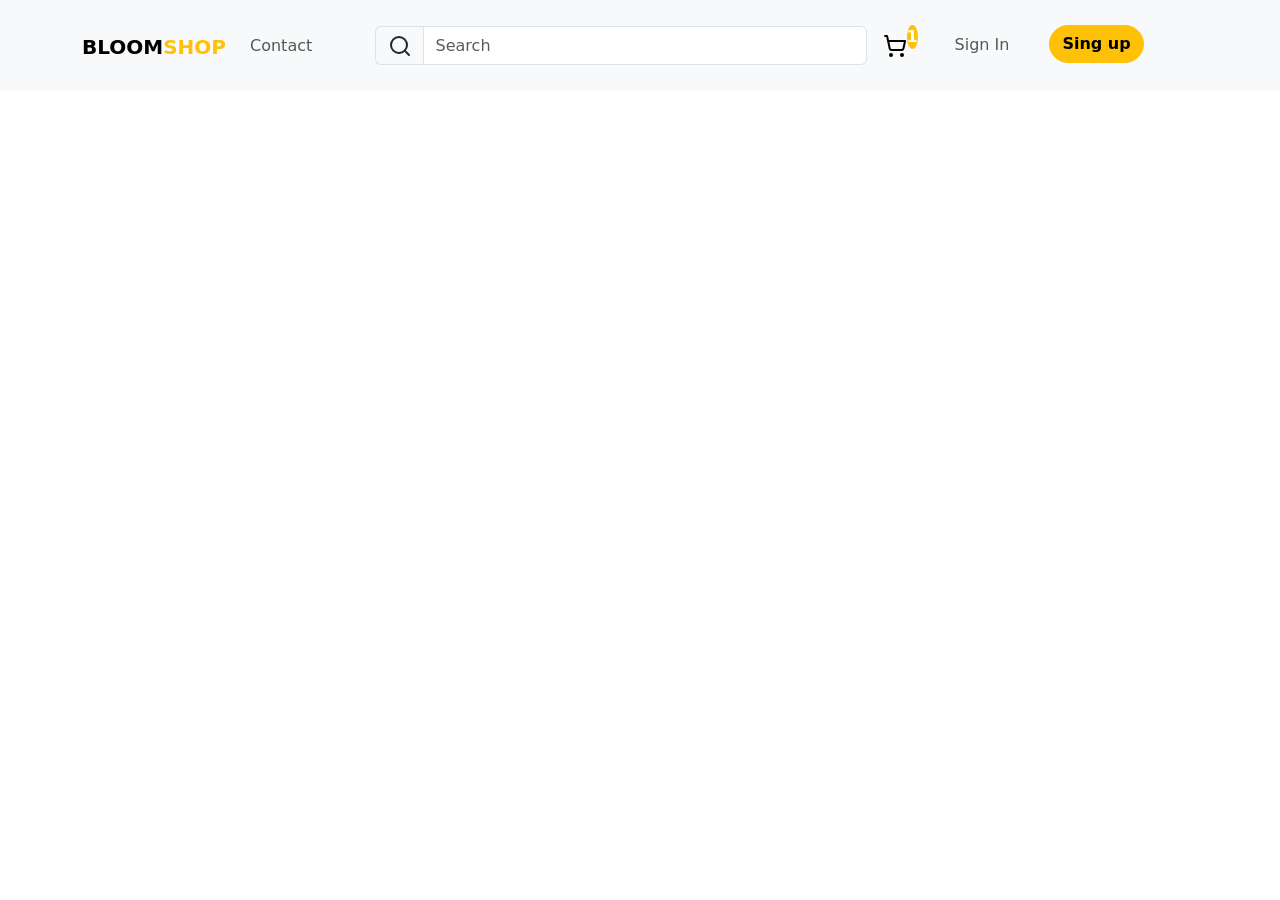
==== index.html @ 7142ff4e "Navbar Responsive !" ====
<!DOCTYPE html>
<html lang="en">
<head>
    <meta charset="UTF-8">
    <meta name="viewport" content="width=device-width, initial-scale=1.0">
    <title>BloomShop</title>
    <!-- Bootstrap CSS ! -->
    <link href="https://cdn.jsdelivr.net/npm/bootstrap@5.3.8/dist/css/bootstrap.min.css" rel="stylesheet" integrity="sha384-sRIl4kxILFvY47J16cr9ZwB07vP4J8+LH7qKQnuqkuIAvNWLzeN8tE5YBujZqJLB" crossorigin="anonymous">
    <!-- CSS Style ! -->
     <link rel="stylesheet" href="./assets/css/style.css">
</head>
<body>
    <!-- navbar  -->
    <nav class="navbar navbar-expand-lg bg-body-tertiary">
        <div class="container">
            <button class="navbar-toggler" type="button" data-bs-toggle="collapse" data-bs-target="#navbarTogglerDemo01" aria-controls="navbarTogglerDemo01" aria-expanded="false" aria-label="Toggle navigation">
            <span class="navbar-toggler-icon"></span>
            </button>
            <div class="collapse navbar-collapse" id="navbarTogglerDemo01">
            <a class="navbar-brand fw-bold fs-5 d-lg-flex d-inline-flex justify-content-center align-items-center pt-4 " href="#">
                <p>BLOOM</p>
                <p class="text-warning">SHOP</p>
            </a>
            <ul class="navbar-nav me-auto mb-2 mb-lg-0">
                </li>
                <li class="nav-item">
                <a class="nav-link" href="#">Contact</a>
                </li>
            </ul>
            <form class="d-flex input-group " style="width: 500px;" role="search">
                <button class="btn border border-end-0" type="submit">
                    <svg xmlns="http://www.w3.org/2000/svg" width="24" height="24" viewBox="0 0 24 24" fill="none" stroke="currentColor" stroke-width="2" stroke-linecap="round" stroke-linejoin="round" class="lucide lucide-search h-5 w-5 text-gray-700" aria-hidden="true"><path d="m21 21-4.34-4.34"></path><circle cx="11" cy="11" r="8"></circle></svg>
                </button>
                <input class="form-control me-2" type="search" placeholder="Search" aria-label="Search"/>
            </form>
            <ul class="navbar-nav me-auto mb-2 mb-lg-0 mt-3 mt-lg-0 d-flex">
                <li class="nav-item">
                <a class="nav-link active position-relative" aria-current="page" href="#">
                    <svg xmlns="http://www.w3.org/2000/svg" width="24" height="24" viewBox="0 0 24 24" fill="none" stroke="currentColor" stroke-width="2" stroke-linecap="round" stroke-linejoin="round" class="lucide lucide-shopping-cart h-6 w-6 text-gray-700 group-hover:text-gray-900 transition-colors" aria-hidden="true"><circle cx="8" cy="21" r="1"></circle><circle cx="19" cy="21" r="1"></circle><path d="M2.05 2.05h2l2.66 12.42a2 2 0 0 0 2 1.58h9.78a2 2 0 0 0 1.95-1.57l1.65-7.43H5.12"></path></svg>
                    <span class="bg-warning text-white fw-bold rounded-circle position-absolute top-0 start-20 w-lg-25">1</span>
                </a>
                </li>
                <li class="nav-item mx-lg-4 text-nowrapmb-2 mb-lg-0 mb-2">
                <a class="nav-link btn btn-dark rounded-pill px-lg-3" href="#">Sign In</a>
                </li>
                <li class="nav-item  d-block">
                <a class="btn btn-warning rounded-pill fw-bold small text-nowrap w-100" href="#">Sing up</a>
                </li>
            </ul>
            </div>
        </div>
    </nav>
    
    <!-- Bootstrap JavaScript ! -->
     <script src="https://cdn.jsdelivr.net/npm/bootstrap@5.3.8/dist/js/bootstrap.bundle.min.js" integrity="sha384-FKyoEForCGlyvwx9Hj09JcYn3nv7wiPVlz7YYwJrWVcXK/BmnVDxM+D2scQbITxI" crossorigin="anonymous"></script>
</body>
</html>
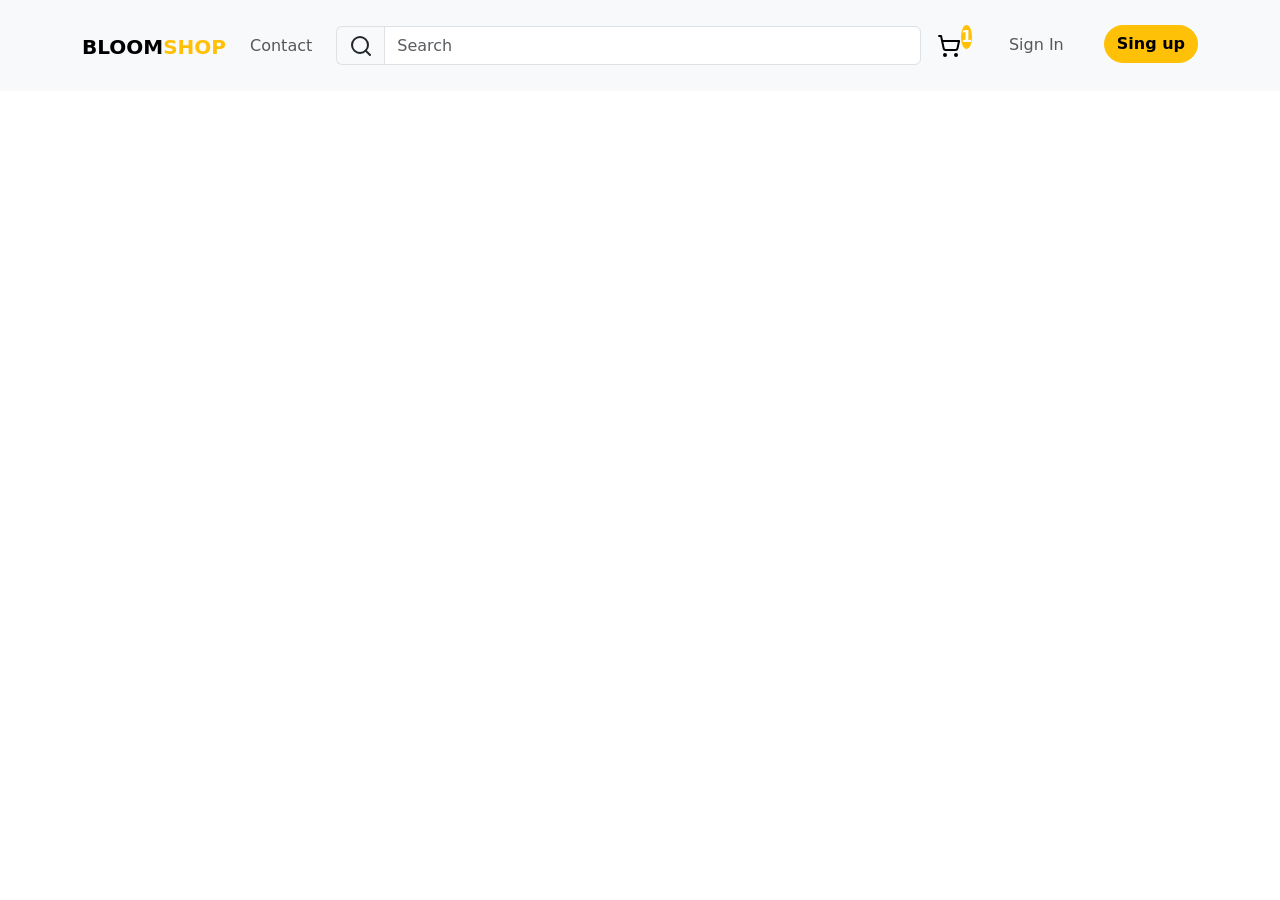
==== commit 9089d0cc: "Navbar Responsive !" ====
--- a/index.html
+++ b/index.html
@@ -13,7 +13,7 @@
     <!-- navbar  -->
     <nav class="navbar navbar-expand-lg bg-body-tertiary">
         <div class="container">
-            <button class="navbar-toggler" type="button" data-bs-toggle="collapse" data-bs-target="#navbarTogglerDemo01" aria-controls="navbarTogglerDemo01" aria-expanded="false" aria-label="Toggle navigation">
+            <button class="navbar-toggler ms-auto" type="button" data-bs-toggle="collapse" data-bs-target="#navbarTogglerDemo01" aria-controls="navbarTogglerDemo01" aria-expanded="false" aria-label="Toggle navigation">
             <span class="navbar-toggler-icon"></span>
             </button>
             <div class="collapse navbar-collapse" id="navbarTogglerDemo01">
@@ -27,7 +27,7 @@
                 <a class="nav-link" href="#">Contact</a>
                 </li>
             </ul>
-            <form class="d-flex input-group " style="width: 500px;" role="search">
+            <form class="d-flex input-group w-100 ms-lg-3" role="search">
                 <button class="btn border border-end-0" type="submit">
                     <svg xmlns="http://www.w3.org/2000/svg" width="24" height="24" viewBox="0 0 24 24" fill="none" stroke="currentColor" stroke-width="2" stroke-linecap="round" stroke-linejoin="round" class="lucide lucide-search h-5 w-5 text-gray-700" aria-hidden="true"><path d="m21 21-4.34-4.34"></path><circle cx="11" cy="11" r="8"></circle></svg>
                 </button>
@@ -40,7 +40,7 @@
                     <span class="bg-warning text-white fw-bold rounded-circle position-absolute top-0 start-20 w-lg-25">1</span>
                 </a>
                 </li>
-                <li class="nav-item mx-lg-4 text-nowrapmb-2 mb-lg-0 mb-2">
+                <li class="nav-item mx-lg-4 text-nowrap mb-2 mb-lg-0">
                 <a class="nav-link btn btn-dark rounded-pill px-lg-3" href="#">Sign In</a>
                 </li>
                 <li class="nav-item  d-block">
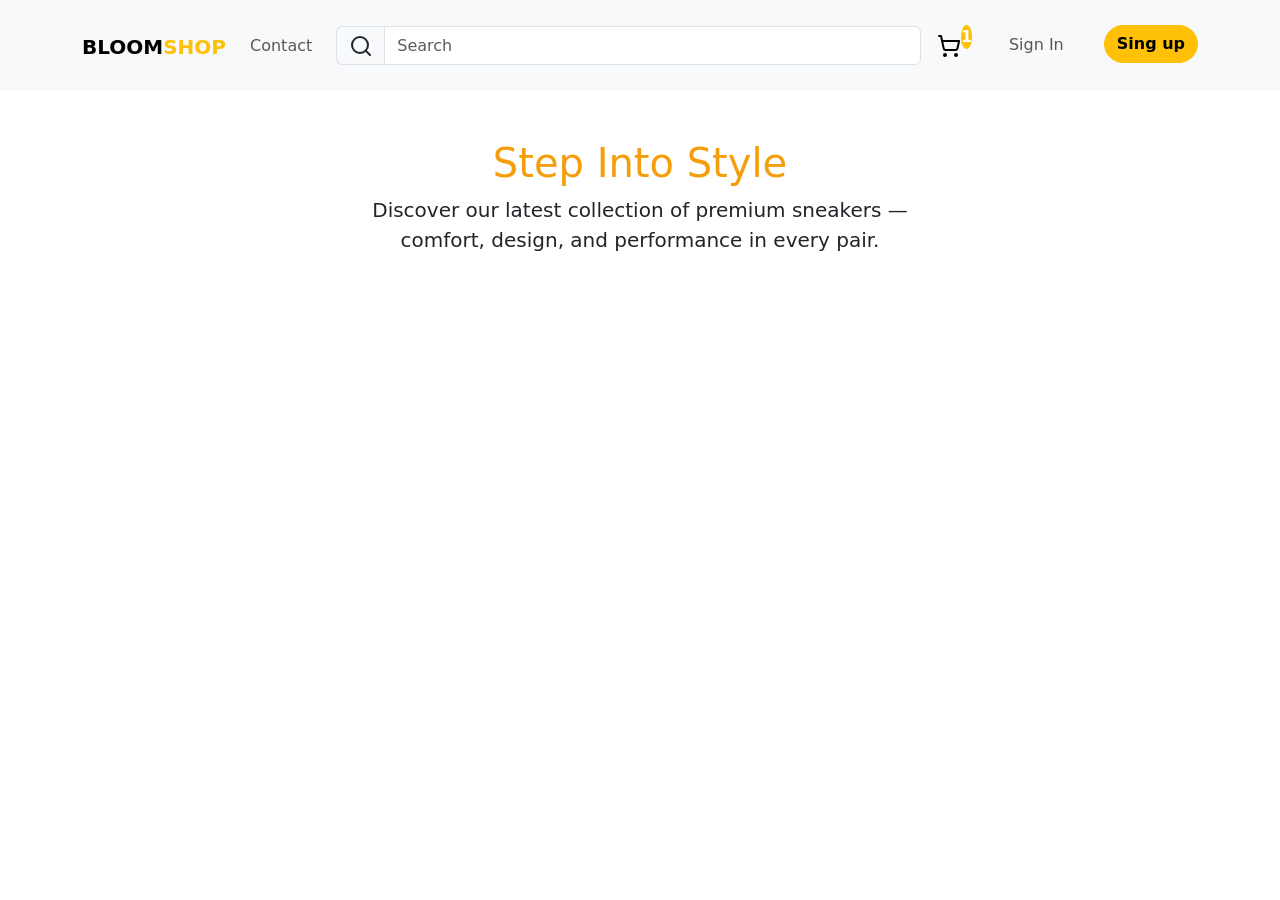
==== commit ef4821a0: "Header !" ====
--- a/index.html
+++ b/index.html
@@ -51,6 +51,17 @@
         </div>
     </nav>
     
+    <!-- header -->
+     <div class="header my-5">
+        <div class="container">
+            <div class="row">
+                <div class="col-lg-12 text-center d-flex flex-column align-items-center">
+                    <h1 class="mb-12px " style="color: #F59E0B;">Step Into Style</h1>
+                    <p class="fs-5 w-50">Discover our latest collection of premium sneakers — comfort, design, and performance in every pair.</p>
+                </div>
+            </div>
+        </div>
+     </div>
     <!-- Bootstrap JavaScript ! -->
      <script src="https://cdn.jsdelivr.net/npm/bootstrap@5.3.8/dist/js/bootstrap.bundle.min.js" integrity="sha384-FKyoEForCGlyvwx9Hj09JcYn3nv7wiPVlz7YYwJrWVcXK/BmnVDxM+D2scQbITxI" crossorigin="anonymous"></script>
 </body>
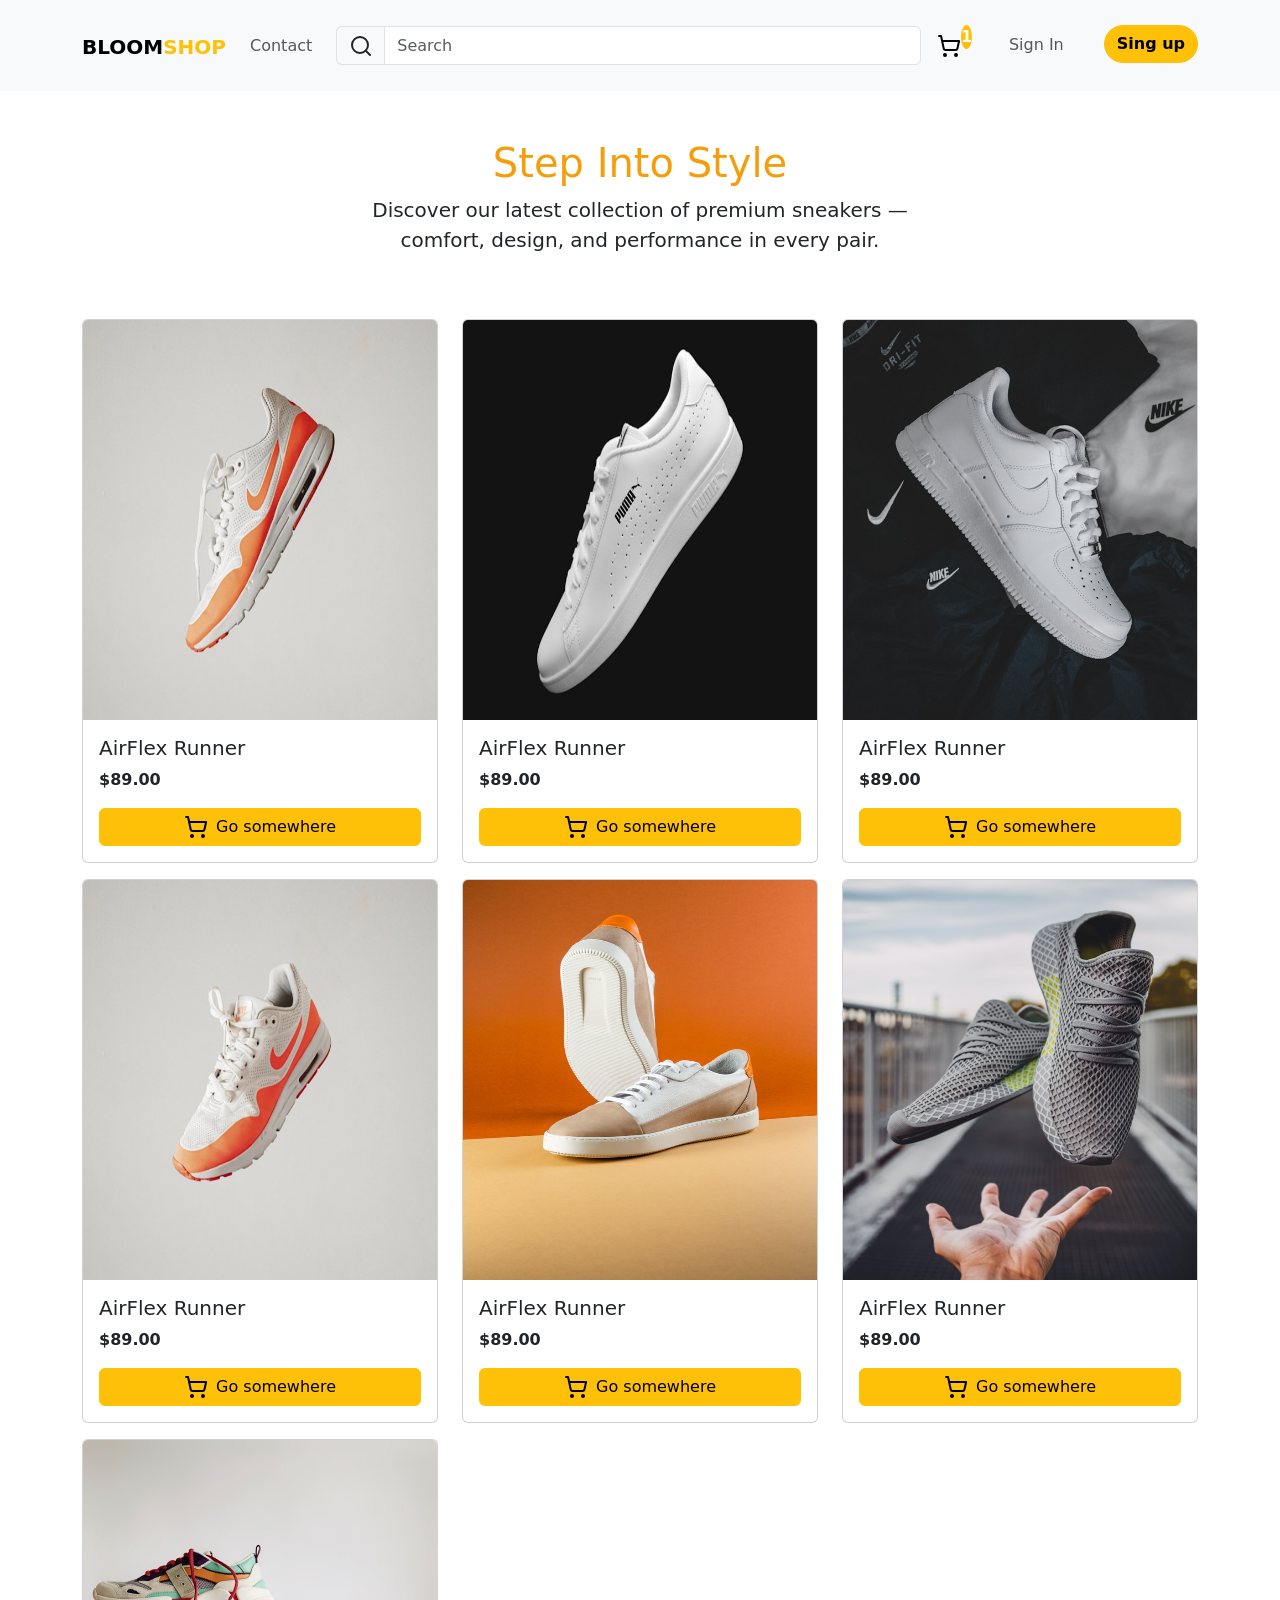
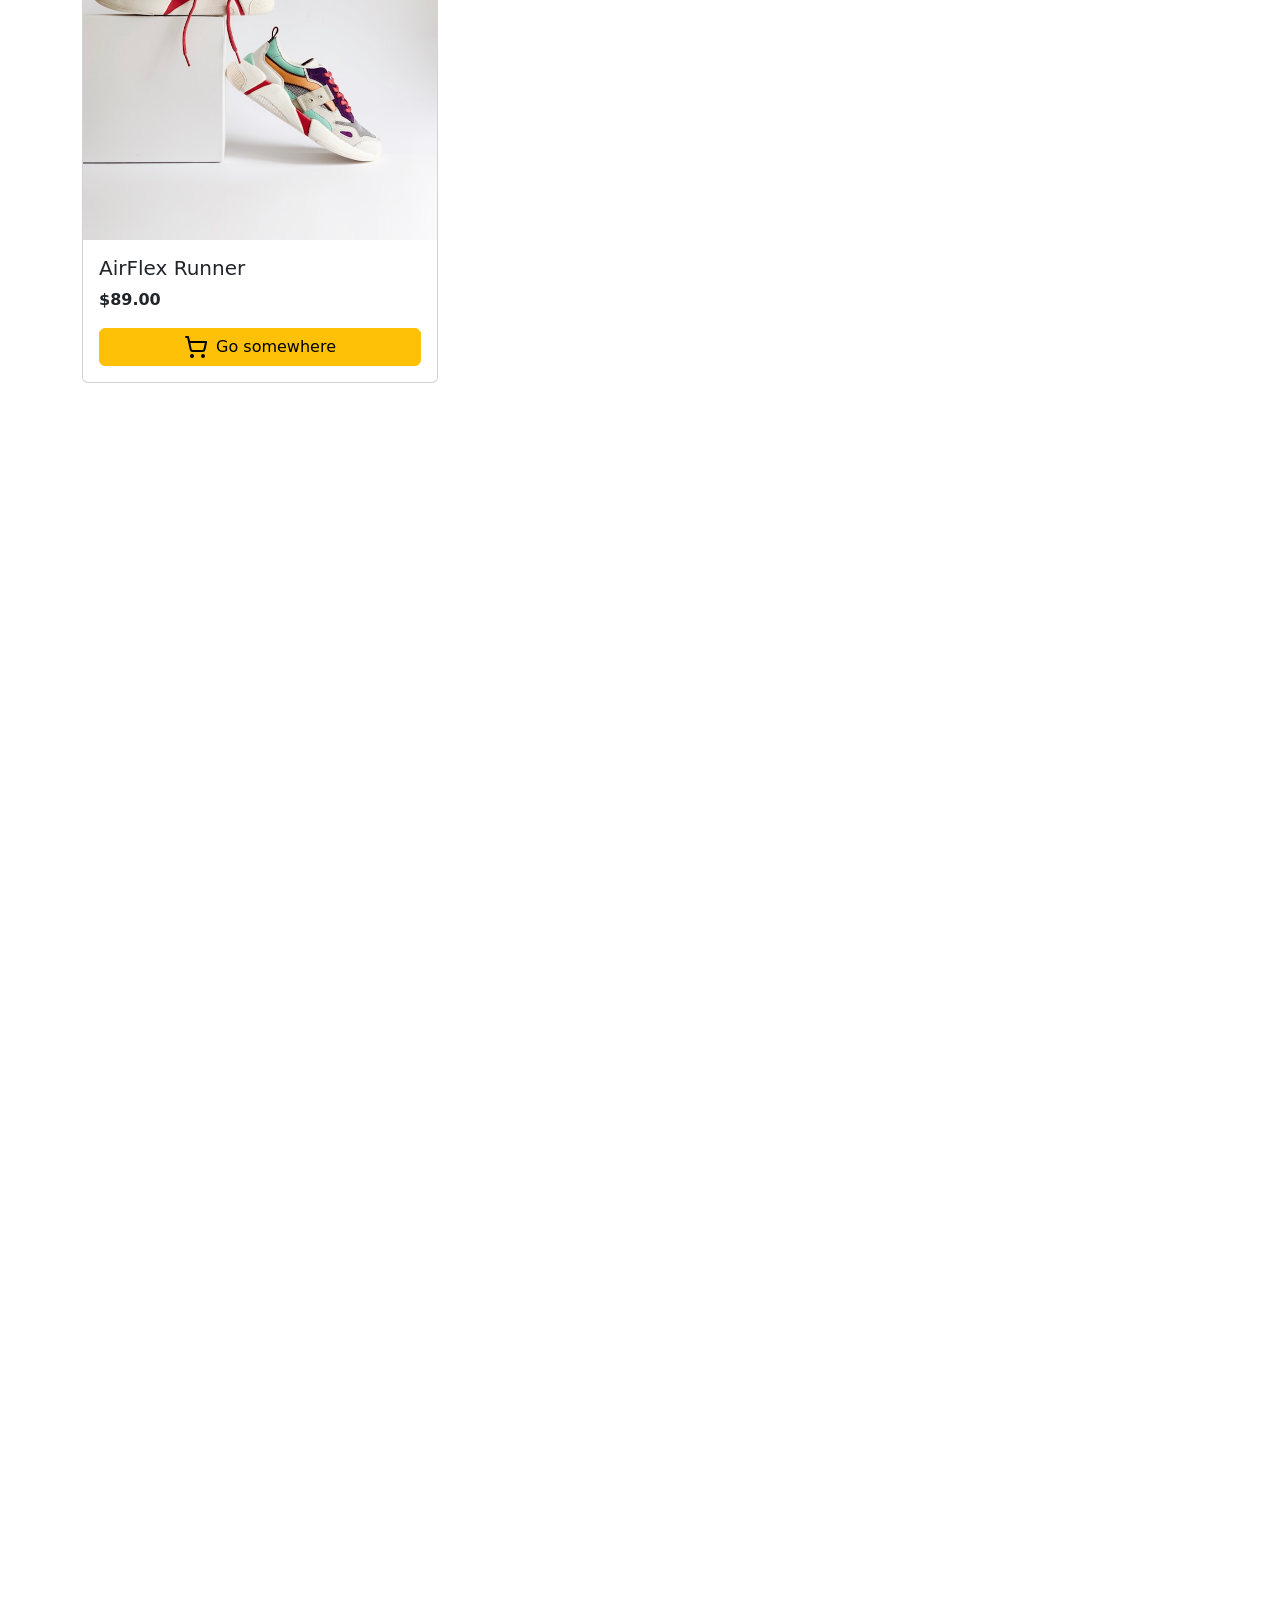
==== commit ac35651d: "List Product !" ====
--- a/index.html
+++ b/index.html
@@ -9,7 +9,7 @@
     <!-- CSS Style ! -->
      <link rel="stylesheet" href="./assets/css/style.css">
 </head>
-<body>
+<body style="height: 10000px;">
     <!-- navbar  -->
     <nav class="navbar navbar-expand-lg bg-body-tertiary">
         <div class="container">
@@ -62,7 +62,112 @@
             </div>
         </div>
      </div>
-    <!-- Bootstrap JavaScript ! -->
+
+
+     <!-- List Product -->
+    <div class="list-product">
+        <div class="container">
+            <div class="row  border-3 mb-3">
+                <!-- item 1 -->
+                <div class="col-lg-4 mb-4 mb-lg-0 rounded-3">
+                    <div class="card" >
+                        <img src="./assets/img/product_1.jpg" class="card-img-top" alt="Product 1 !">
+                        <div class="card-body">
+                            <h5 class="card-title">AirFlex Runner</h5>
+                            <p class="card-text fw-bold">$89.00</p>
+                            <a href="#" class="btn btn-warning d-block d-flex justify-content-center align-items-center">
+                                <svg class="me-2" xmlns="http://www.w3.org/2000/svg" width="24" height="24" viewBox="0 0 24 24" fill="none" stroke="currentColor" stroke-width="2" stroke-linecap="round" stroke-linejoin="round" class="lucide lucide-shopping-cart h-4 w-4" aria-hidden="true"><circle cx="8" cy="21" r="1"></circle><circle cx="19" cy="21" r="1"></circle><path d="M2.05 2.05h2l2.66 12.42a2 2 0 0 0 2 1.58h9.78a2 2 0 0 0 1.95-1.57l1.65-7.43H5.12"></path></svg>
+                                Go somewhere</a>
+                        </div>
+                    </div>
+                </div>
+                <!-- item 2 -->
+                <div class="col-lg-4 mb-4 mb-lg-0  rounded-3">
+                    <div class="card" >
+                        <img src="./assets/img/product_2.jpg" class="card-img-top" alt="Product 1 !">
+                        <div class="card-body">
+                            <h5 class="card-title">AirFlex Runner</h5>
+                            <p class="card-text fw-bold">$89.00</p>
+                            <a href="#" class="btn btn-warning d-block d-flex justify-content-center align-items-center">
+                                <svg class="me-2" xmlns="http://www.w3.org/2000/svg" width="24" height="24" viewBox="0 0 24 24" fill="none" stroke="currentColor" stroke-width="2" stroke-linecap="round" stroke-linejoin="round" class="lucide lucide-shopping-cart h-4 w-4" aria-hidden="true"><circle cx="8" cy="21" r="1"></circle><circle cx="19" cy="21" r="1"></circle><path d="M2.05 2.05h2l2.66 12.42a2 2 0 0 0 2 1.58h9.78a2 2 0 0 0 1.95-1.57l1.65-7.43H5.12"></path></svg>
+                                Go somewhere</a>
+                        </div>
+                    </div>
+                </div>
+                <!-- item 3 -->
+                <div class="col-lg-4 mb-4 mb-lg-0  rounded-3">
+                    <div class="card" >
+                        <img src="./assets/img/product_3.jpg" class="card-img-top" alt="Product 1 !">
+                        <div class="card-body">
+                            <h5 class="card-title">AirFlex Runner</h5>
+                            <p class="card-text fw-bold">$89.00</p>
+                            <a href="#" class="btn btn-warning d-block d-flex justify-content-center align-items-center">
+                                <svg class="me-2" xmlns="http://www.w3.org/2000/svg" width="24" height="24" viewBox="0 0 24 24" fill="none" stroke="currentColor" stroke-width="2" stroke-linecap="round" stroke-linejoin="round" class="lucide lucide-shopping-cart h-4 w-4" aria-hidden="true"><circle cx="8" cy="21" r="1"></circle><circle cx="19" cy="21" r="1"></circle><path d="M2.05 2.05h2l2.66 12.42a2 2 0 0 0 2 1.58h9.78a2 2 0 0 0 1.95-1.57l1.65-7.43H5.12"></path></svg>
+                                Go somewhere</a>
+                        </div>
+                    </div>
+                </div>
+            </div>
+            <div class="row  border-3 mb-3">
+                <!-- item 1 -->
+                <div class="col-lg-4 mb-4 mb-lg-0 rounded-3">
+                    <div class="card" >
+                        <img src="./assets/img/product_4.jpg" class="card-img-top" alt="Product 1 !">
+                        <div class="card-body">
+                            <h5 class="card-title">AirFlex Runner</h5>
+                            <p class="card-text fw-bold">$89.00</p>
+                            <a href="#" class="btn btn-warning d-block d-flex justify-content-center align-items-center">
+                                <svg class="me-2" xmlns="http://www.w3.org/2000/svg" width="24" height="24" viewBox="0 0 24 24" fill="none" stroke="currentColor" stroke-width="2" stroke-linecap="round" stroke-linejoin="round" class="lucide lucide-shopping-cart h-4 w-4" aria-hidden="true"><circle cx="8" cy="21" r="1"></circle><circle cx="19" cy="21" r="1"></circle><path d="M2.05 2.05h2l2.66 12.42a2 2 0 0 0 2 1.58h9.78a2 2 0 0 0 1.95-1.57l1.65-7.43H5.12"></path></svg>
+                                Go somewhere</a>
+                        </div>
+                    </div>
+                </div>
+                <!-- item 2 -->
+                <div class="col-lg-4 mb-4 mb-lg-0  rounded-3">
+                    <div class="card" >
+                        <img src="./assets/img/product_5.jpg" class="card-img-top" alt="Product 1 !">
+                        <div class="card-body">
+                            <h5 class="card-title">AirFlex Runner</h5>
+                            <p class="card-text fw-bold">$89.00</p>
+                            <a href="#" class="btn btn-warning d-block d-flex justify-content-center align-items-center">
+                                <svg class="me-2" xmlns="http://www.w3.org/2000/svg" width="24" height="24" viewBox="0 0 24 24" fill="none" stroke="currentColor" stroke-width="2" stroke-linecap="round" stroke-linejoin="round" class="lucide lucide-shopping-cart h-4 w-4" aria-hidden="true"><circle cx="8" cy="21" r="1"></circle><circle cx="19" cy="21" r="1"></circle><path d="M2.05 2.05h2l2.66 12.42a2 2 0 0 0 2 1.58h9.78a2 2 0 0 0 1.95-1.57l1.65-7.43H5.12"></path></svg>
+                                Go somewhere</a>
+                        </div>
+                    </div>
+                </div>
+                <!-- item 3 -->
+                <div class="col-lg-4 mb-4 mb-lg-0  rounded-3">
+                    <div class="card" >
+                        <img src="./assets/img/product_6.jpg" class="card-img-top" alt="Product 1 !">
+                        <div class="card-body">
+                            <h5 class="card-title">AirFlex Runner</h5>
+                            <p class="card-text fw-bold">$89.00</p>
+                            <a href="#" class="btn btn-warning d-block d-flex justify-content-center align-items-center">
+                                <svg class="me-2" xmlns="http://www.w3.org/2000/svg" width="24" height="24" viewBox="0 0 24 24" fill="none" stroke="currentColor" stroke-width="2" stroke-linecap="round" stroke-linejoin="round" class="lucide lucide-shopping-cart h-4 w-4" aria-hidden="true"><circle cx="8" cy="21" r="1"></circle><circle cx="19" cy="21" r="1"></circle><path d="M2.05 2.05h2l2.66 12.42a2 2 0 0 0 2 1.58h9.78a2 2 0 0 0 1.95-1.57l1.65-7.43H5.12"></path></svg>
+                                Go somewhere</a>
+                        </div>
+                    </div>
+                </div>
+            </div>
+            <div class="row  border-3 mb-3">
+                <!-- item 1 -->
+                <div class="col-lg-4 mb-4 mb-lg-0 rounded-3">
+                    <div class="card" >
+                        <img src="./assets/img/product_7.jpg" class="card-img-top" alt="Product 1 !">
+                        <div class="card-body">
+                            <h5 class="card-title">AirFlex Runner</h5>
+                            <p class="card-text fw-bold">$89.00</p>
+                            <a href="#" class="btn btn-warning d-block d-flex justify-content-center align-items-center">
+                                <svg class="me-2" xmlns="http://www.w3.org/2000/svg" width="24" height="24" viewBox="0 0 24 24" fill="none" stroke="currentColor" stroke-width="2" stroke-linecap="round" stroke-linejoin="round" class="lucide lucide-shopping-cart h-4 w-4" aria-hidden="true"><circle cx="8" cy="21" r="1"></circle><circle cx="19" cy="21" r="1"></circle><path d="M2.05 2.05h2l2.66 12.42a2 2 0 0 0 2 1.58h9.78a2 2 0 0 0 1.95-1.57l1.65-7.43H5.12"></path></svg>
+                                Go somewhere</a>
+                        </div>
+                    </div>
+                </div>
+                
+            </div>
+        </div>
+    </div>
+     <!-- Bootstrap JavaScript ! -->
      <script src="https://cdn.jsdelivr.net/npm/bootstrap@5.3.8/dist/js/bootstrap.bundle.min.js" integrity="sha384-FKyoEForCGlyvwx9Hj09JcYn3nv7wiPVlz7YYwJrWVcXK/BmnVDxM+D2scQbITxI" crossorigin="anonymous"></script>
 </body>
 </html>
--- a/assets/css/style.css
+++ b/assets/css/style.css
@@ -0,0 +1,5 @@
+.list-product .card-img-top{
+    height: 400px;
+    width: 100%;
+    background-size: cover;
+}
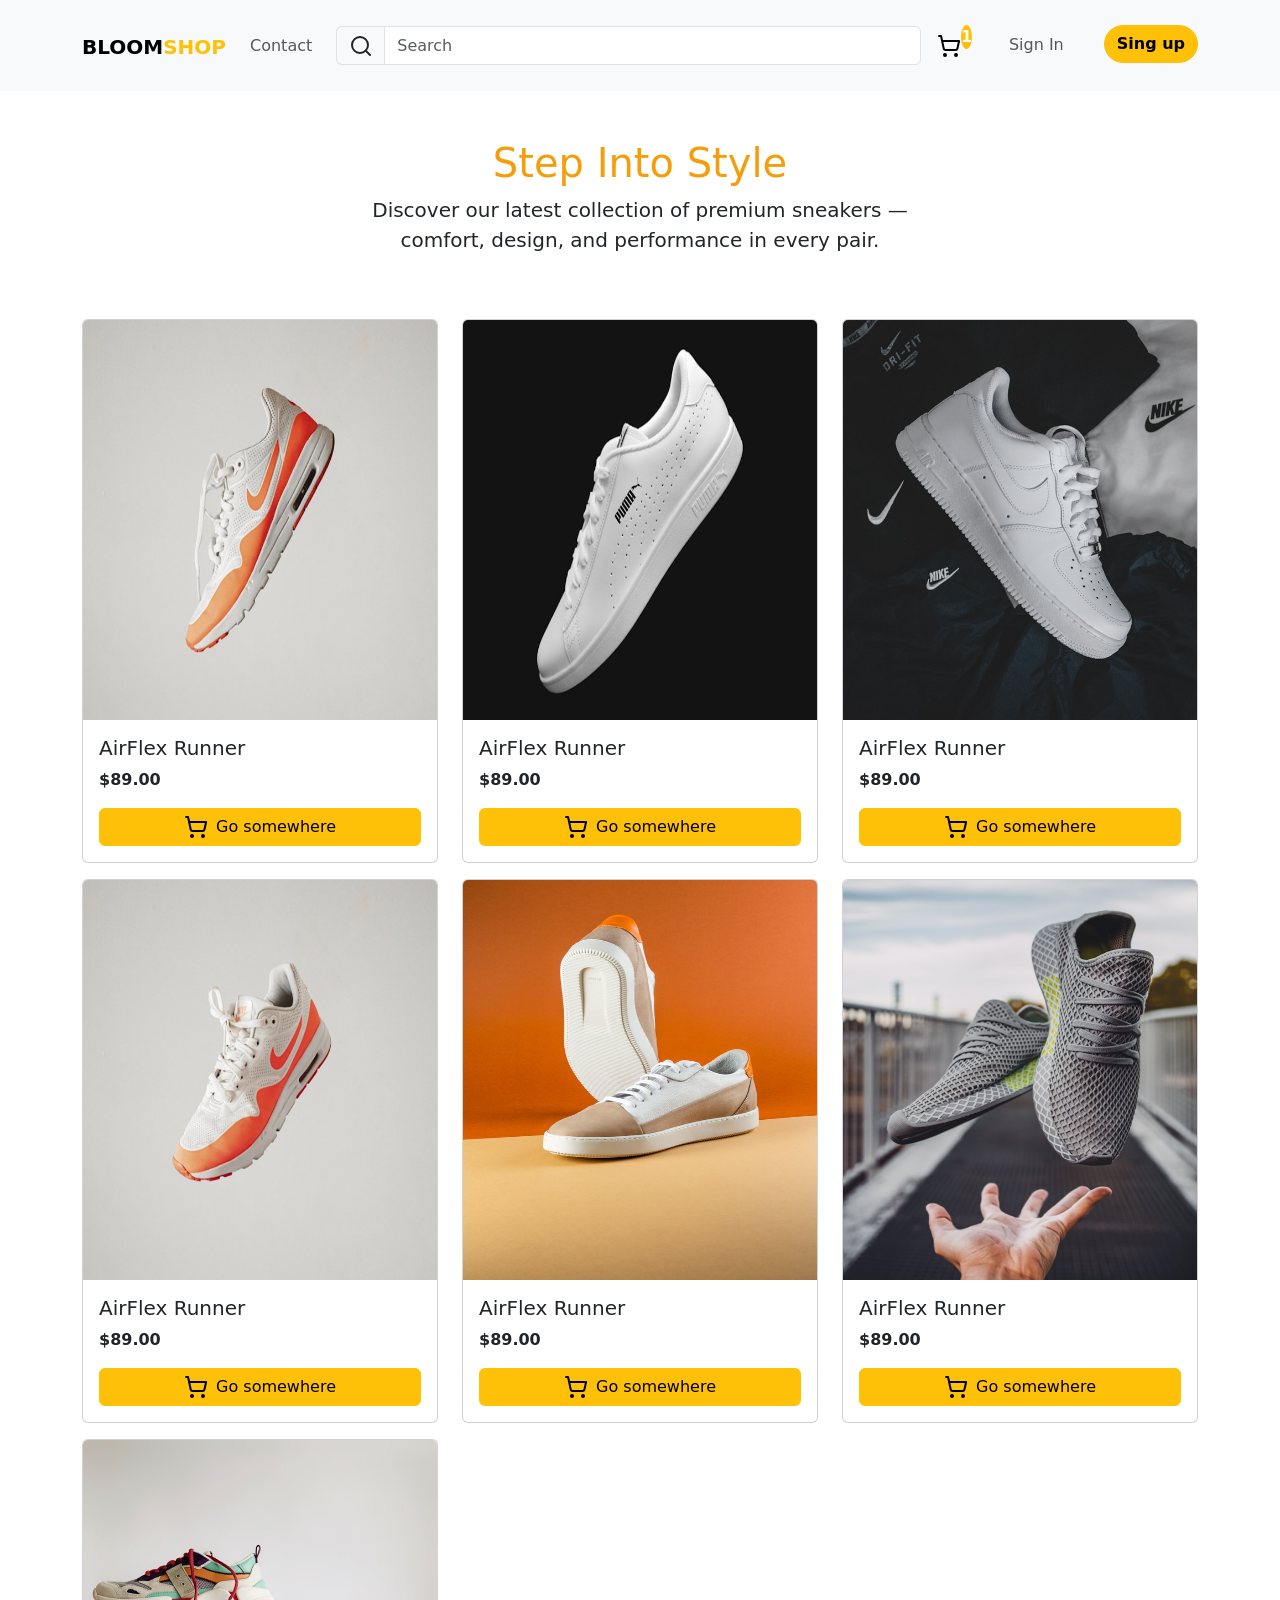
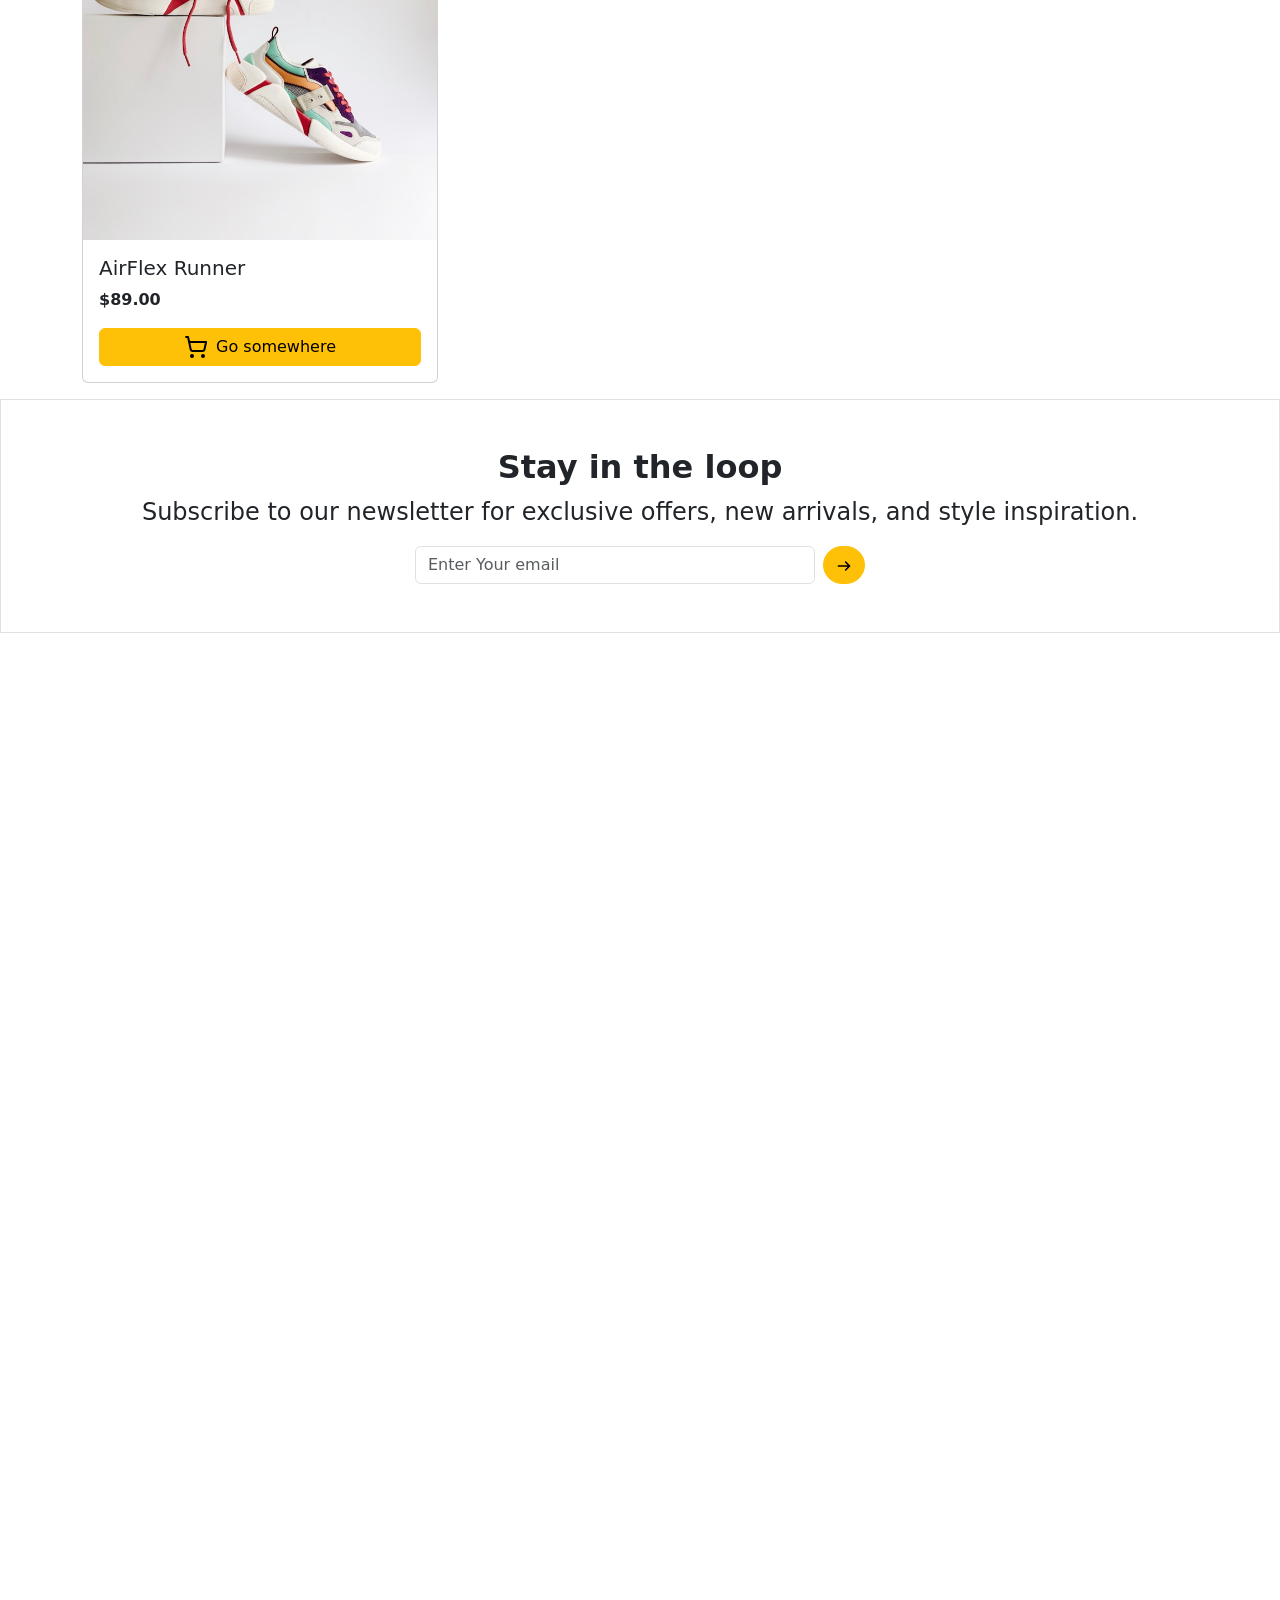
==== commit 48c880a7: "Subscribe !" ====
--- a/index.html
+++ b/index.html
@@ -167,6 +167,25 @@
             </div>
         </div>
     </div>
+    
+    <!-- Subscribe -->
+    <div class="subscribe py-5 border">
+        <div class="container d-flex  justify-content-center align-items-center flex-column">
+            <div class="d-flex flex-column align-items-center">
+                <h2 class="fw-bold">Stay in the loop</h2>
+                <p class="fs-4">Subscribe to our newsletter for exclusive offers, new arrivals, and style inspiration.</p>
+                
+            </div>
+            <div>
+                    <form class="d-flex w-100"role="search">
+                        <input class="form-control me-2" style="width: 400px;" type="email" placeholder="Enter Your email" aria-label="Search"/>
+                        <button class="btn btn-warning rounded-pill" type="submit">
+                            <svg xmlns="http://www.w3.org/2000/svg" width="16px" height="16px" viewBox="0 0 640 640"><!--!Font Awesome Free v7.3.1 by @fontawesome - https://fontawesome.com License - https://fontawesome.com/license/free Copyright 2026 Fonticons, Inc.--><path fill="rgb(0, 0, 0)" d="M566.6 342.6C579.1 330.1 579.1 309.8 566.6 297.3L406.6 137.3C394.1 124.8 373.8 124.8 361.3 137.3C348.8 149.8 348.8 170.1 361.3 182.6L466.7 288L96 288C78.3 288 64 302.3 64 320C64 337.7 78.3 352 96 352L466.7 352L361.3 457.4C348.8 469.9 348.8 490.2 361.3 502.7C373.8 515.2 394.1 515.2 406.6 502.7L566.6 342.7z"/></svg>
+                        </button>
+                    </form>
+                </div>
+        </div>
+    </div>
      <!-- Bootstrap JavaScript ! -->
      <script src="https://cdn.jsdelivr.net/npm/bootstrap@5.3.8/dist/js/bootstrap.bundle.min.js" integrity="sha384-FKyoEForCGlyvwx9Hj09JcYn3nv7wiPVlz7YYwJrWVcXK/BmnVDxM+D2scQbITxI" crossorigin="anonymous"></script>
 </body>
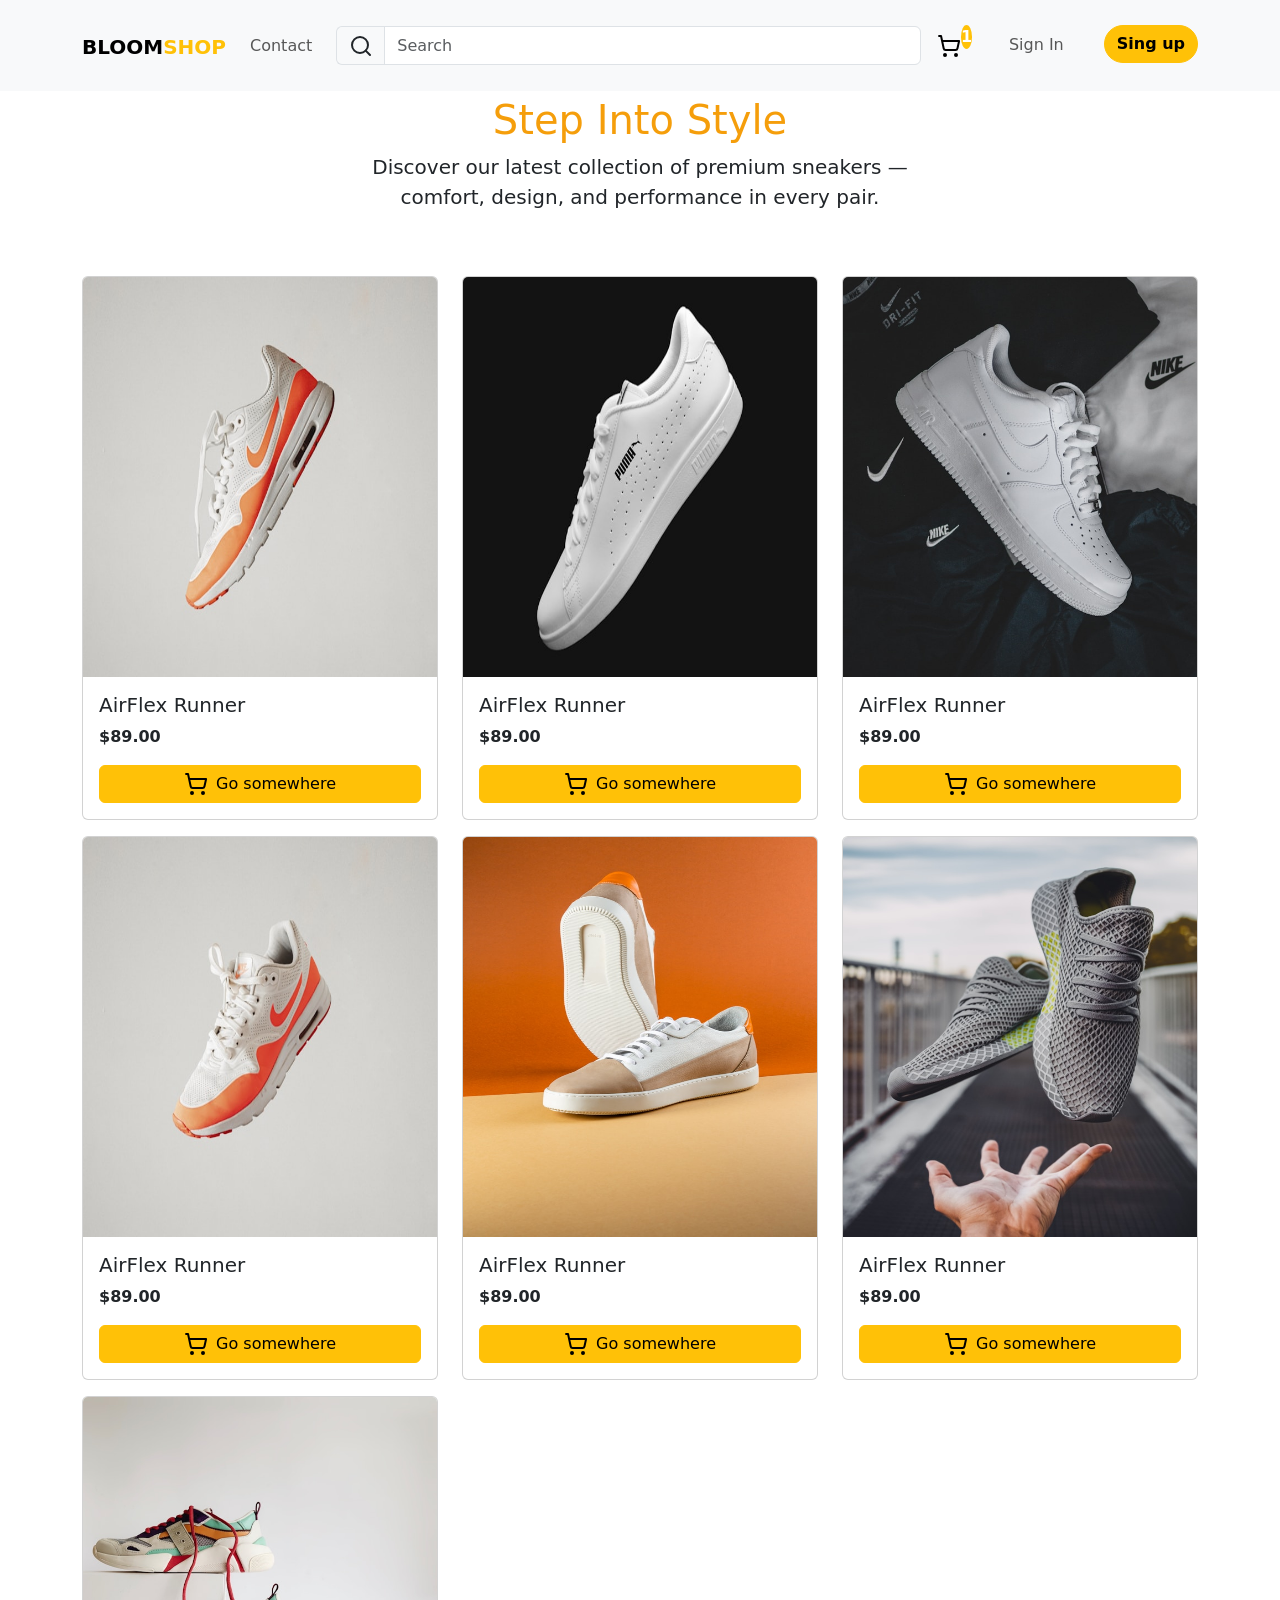
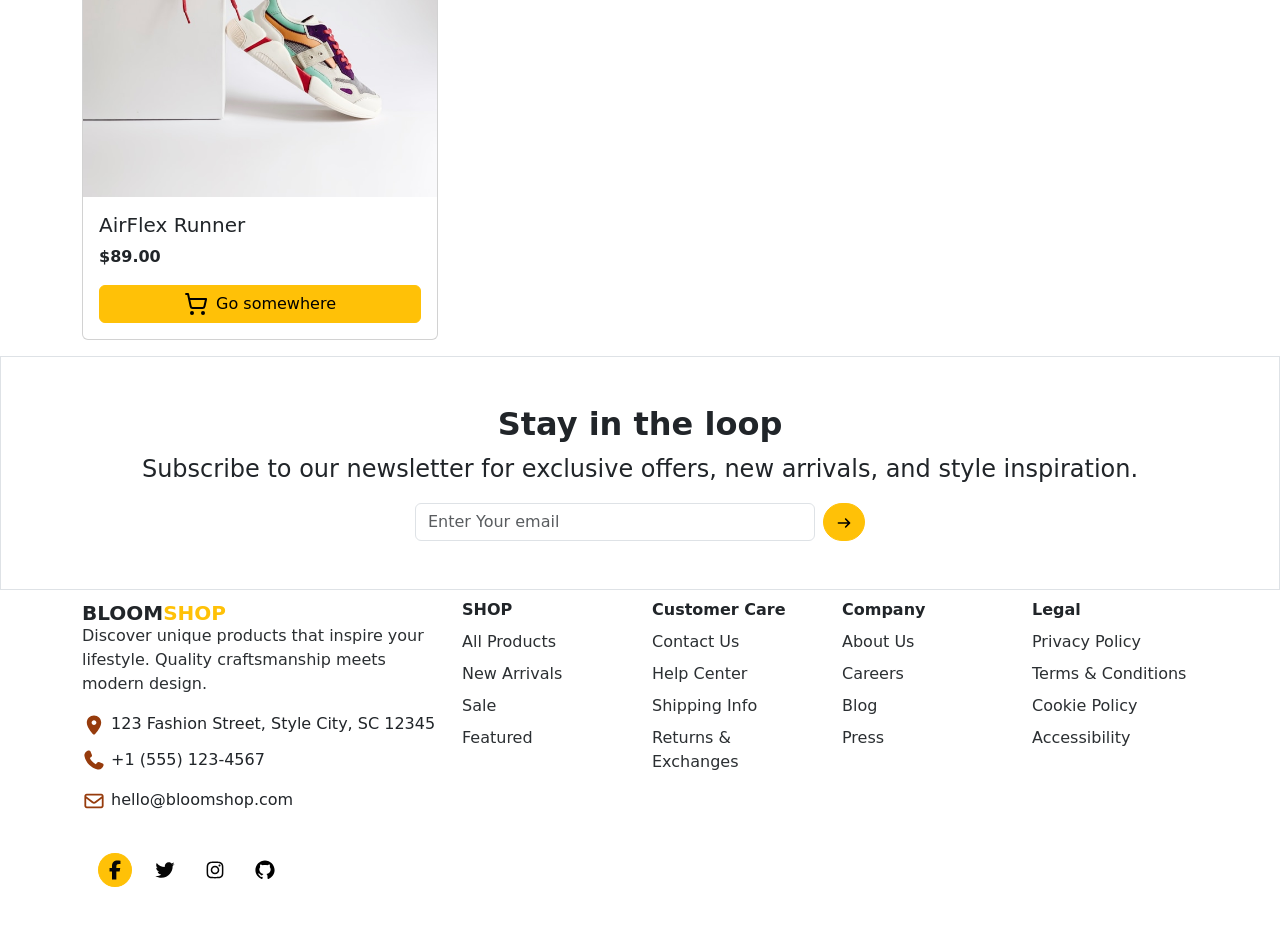
==== commit 58dd1cf9: "Footer !" ====
--- a/index.html
+++ b/index.html
@@ -9,22 +9,22 @@
     <!-- CSS Style ! -->
      <link rel="stylesheet" href="./assets/css/style.css">
 </head>
-<body style="height: 10000px;">
+<body>
     <!-- navbar  -->
-    <nav class="navbar navbar-expand-lg bg-body-tertiary">
+    <nav class="navbar navbar-expand-lg bg-body-tertiary fixed-top">
         <div class="container">
             <button class="navbar-toggler ms-auto" type="button" data-bs-toggle="collapse" data-bs-target="#navbarTogglerDemo01" aria-controls="navbarTogglerDemo01" aria-expanded="false" aria-label="Toggle navigation">
             <span class="navbar-toggler-icon"></span>
             </button>
             <div class="collapse navbar-collapse" id="navbarTogglerDemo01">
-            <a class="navbar-brand fw-bold fs-5 d-lg-flex d-inline-flex justify-content-center align-items-center pt-4 " href="#">
+            <a class="navbar-brand fw-bold fs-5 d-lg-flex d-inline-flex justify-content-center align-items-center pt-4 notranslate"  href="#">
                 <p>BLOOM</p>
                 <p class="text-warning">SHOP</p>
             </a>
             <ul class="navbar-nav me-auto mb-2 mb-lg-0">
                 </li>
                 <li class="nav-item">
-                <a class="nav-link" href="#">Contact</a>
+                <a class="nav-link text-nowrap" href="#">Contact</a>
                 </li>
             </ul>
             <form class="d-flex input-group w-100 ms-lg-3" role="search">
@@ -52,7 +52,7 @@
     </nav>
     
     <!-- header -->
-     <div class="header my-5">
+     <div class="header my-5 pt-5">
         <div class="container">
             <div class="row">
                 <div class="col-lg-12 text-center d-flex flex-column align-items-center">
@@ -186,6 +186,164 @@
                 </div>
         </div>
     </div>
+
+    <!-- footer -->
+     <footer>
+        <div class="container pt-2">
+            <div class="row">
+                <!-- Cột 1 -->
+                <div class="col-lg-4 col-md-6 mb-md-5 bg-white">
+                    <div class="d-flex flex-column">
+                        <a class="fw-bold fs-5 d-lg-flex d-inline-flex align-items-center text-decoration-none notranslate" style="margin-bottom: -20px;" href="#!">
+                            <p class="text-dark">BLOOM</p>
+                            <p class="text-warning">SHOP</p>
+                        </a>
+                        <p class="text-secondary-emphasis">Discover unique products that inspire your lifestyle. Quality craftsmanship meets modern design.</p>
+                    </div>
+                    <div class="d-flex flex-column gap-3">
+                        <address  style="margin-bottom: -5px;">
+                            <svg xmlns="http://www.w3.org/2000/svg"  width="24" height="24"  viewBox="0 0 640 640"><!--!Font Awesome Free v7.3.1 by @fontawesome - https://fontawesome.com License - https://fontawesome.com/license/free Copyright 2026 Fonticons, Inc.--><path fill="rgb(150, 59, 12)" d="M128 252.6C128 148.4 214 64 320 64C426 64 512 148.4 512 252.6C512 371.9 391.8 514.9 341.6 569.4C329.8 582.2 310.1 582.2 298.3 569.4C248.1 514.9 127.9 371.9 127.9 252.6zM320 320C355.3 320 384 291.3 384 256C384 220.7 355.3 192 320 192C284.7 192 256 220.7 256 256C256 291.3 284.7 320 320 320z"/></svg>
+                            123 Fashion Street, Style City, SC 12345
+                        </address>          
+                        <div>
+                            <svg xmlns="http://www.w3.org/2000/svg" width="24" height="24" viewBox="0 0 640 640"><!--!Font Awesome Free v7.3.1 by @fontawesome - https://fontawesome.com License - https://fontawesome.com/license/free Copyright 2026 Fonticons, Inc.--><path fill="rgb(150, 59, 12)" d="M224.2 89C216.3 70.1 195.7 60.1 176.1 65.4L170.6 66.9C106 84.5 50.8 147.1 66.9 223.3C104 398.3 241.7 536 416.7 573.1C493 589.3 555.5 534 573.1 469.4L574.6 463.9C580 444.2 569.9 423.6 551.1 415.8L453.8 375.3C437.3 368.4 418.2 373.2 406.8 387.1L368.2 434.3C297.9 399.4 241.3 341 208.8 269.3L253 233.3C266.9 222 271.6 202.9 264.8 186.3L224.2 89z"/></svg>
+                            +1 (555) 123-4567
+                        </div>        
+                        <div>
+                            <svg xmlns="http://www.w3.org/2000/svg" width="24" height="24" viewBox="0 0 640 640"><!--!Font Awesome Free v7.3.1 by @fontawesome - https://fontawesome.com License - https://fontawesome.com/license/free Copyright 2026 Fonticons, Inc.--><path fill="rgb(150, 59, 12)" d="M125.4 128C91.5 128 64 155.5 64 189.4C64 190.3 64 191.1 64.1 192L64 192L64 448C64 483.3 92.7 512 128 512L512 512C547.3 512 576 483.3 576 448L576 192L575.9 192C575.9 191.1 576 190.3 576 189.4C576 155.5 548.5 128 514.6 128L125.4 128zM528 256.3L528 448C528 456.8 520.8 464 512 464L128 464C119.2 464 112 456.8 112 448L112 256.3L266.8 373.7C298.2 397.6 341.7 397.6 373.2 373.7L528 256.3zM112 189.4C112 182 118 176 125.4 176L514.6 176C522 176 528 182 528 189.4C528 193.6 526 197.6 522.7 200.1L344.2 335.5C329.9 346.3 310.1 346.3 295.8 335.5L117.3 200.1C114 197.6 112 193.6 112 189.4z"/></svg>
+                            hello@bloomshop.com
+                        </div>     
+                        <div class="mt-2 d-flex gap-3 p-3">
+                            <a href="#!" class="text-decoration-none btn rounded-circle btn-warning p-1">
+                                <svg xmlns="http://www.w3.org/2000/svg" width="24" height="24" viewBox="0 0 640 640"><!--!Font Awesome Free v7.3.1 by @fontawesome - https://fontawesome.com License - https://fontawesome.com/license/free Copyright 2026 Fonticons, Inc.--><path fill="rgb(6, 6, 6)" d="M240 363.3L240 576L356 576L356 363.3L442.5 363.3L460.5 265.5L356 265.5L356 230.9C356 179.2 376.3 159.4 428.7 159.4C445 159.4 458.1 159.8 465.7 160.6L465.7 71.9C451.4 68 416.4 64 396.2 64C289.3 64 240 114.5 240 223.4L240 265.5L174 265.5L174 363.3L240 363.3z"/></svg>
+                            </a>                           
+                            <a href="#!" class="text-decoration-none btn rounded-circle  p-1">
+                                 <svg xmlns="http://www.w3.org/2000/svg" width="24" height="24" viewBox="0 0 640 640"><!--!Font Awesome Free v7.3.1 by @fontawesome - https://fontawesome.com License - https://fontawesome.com/license/free Copyright 2026 Fonticons, Inc.--><path fill="rgb(6, 6, 6)" d="M523.4 215.7C523.7 220.2 523.7 224.8 523.7 229.3C523.7 368 418.1 527.9 225.1 527.9C165.6 527.9 110.4 510.7 64 480.8C72.4 481.8 80.6 482.1 89.3 482.1C138.4 482.1 183.5 465.5 219.6 437.3C173.5 436.3 134.8 406.1 121.5 364.5C128 365.5 134.5 366.1 141.3 366.1C150.7 366.1 160.1 364.8 168.9 362.5C120.8 352.8 84.8 310.5 84.8 259.5L84.8 258.2C98.8 266 115 270.9 132.2 271.5C103.9 252.7 85.4 220.5 85.4 184.1C85.4 164.6 90.6 146.7 99.7 131.1C151.4 194.8 229 236.4 316.1 240.9C314.5 233.1 313.5 225 313.5 216.9C313.5 159.1 360.3 112 418.4 112C448.6 112 475.9 124.7 495.1 145.1C518.8 140.6 541.6 131.8 561.7 119.8C553.9 144.2 537.3 164.6 515.6 177.6C536.7 175.3 557.2 169.5 576 161.4C561.7 182.2 543.8 200.7 523.4 215.7z"/></svg>
+                            </a>                            
+                            <a href="#!" class="text-decoration-none btn rounded-circle  p-1">
+                                <svg xmlns="http://www.w3.org/2000/svg" width="24" height="24" viewBox="0 0 640 640"><!--!Font Awesome Free v7.3.1 by @fontawesome - https://fontawesome.com License - https://fontawesome.com/license/free Copyright 2026 Fonticons, Inc.--><path fill="rgb(6, 6, 6)" d="M320.3 205C256.8 204.8 205.2 256.2 205 319.7C204.8 383.2 256.2 434.8 319.7 435C383.2 435.2 434.8 383.8 435 320.3C435.2 256.8 383.8 205.2 320.3 205zM319.7 245.4C360.9 245.2 394.4 278.5 394.6 319.7C394.8 360.9 361.5 394.4 320.3 394.6C279.1 394.8 245.6 361.5 245.4 320.3C245.2 279.1 278.5 245.6 319.7 245.4zM413.1 200.3C413.1 185.5 425.1 173.5 439.9 173.5C454.7 173.5 466.7 185.5 466.7 200.3C466.7 215.1 454.7 227.1 439.9 227.1C425.1 227.1 413.1 215.1 413.1 200.3zM542.8 227.5C541.1 191.6 532.9 159.8 506.6 133.6C480.4 107.4 448.6 99.2 412.7 97.4C375.7 95.3 264.8 95.3 227.8 97.4C192 99.1 160.2 107.3 133.9 133.5C107.6 159.7 99.5 191.5 97.7 227.4C95.6 264.4 95.6 375.3 97.7 412.3C99.4 448.2 107.6 480 133.9 506.2C160.2 532.4 191.9 540.6 227.8 542.4C264.8 544.5 375.7 544.5 412.7 542.4C448.6 540.7 480.4 532.5 506.6 506.2C532.8 480 541 448.2 542.8 412.3C544.9 375.3 544.9 264.5 542.8 227.5zM495 452C487.2 471.6 472.1 486.7 452.4 494.6C422.9 506.3 352.9 503.6 320.3 503.6C287.7 503.6 217.6 506.2 188.2 494.6C168.6 486.8 153.5 471.7 145.6 452C133.9 422.5 136.6 352.5 136.6 319.9C136.6 287.3 134 217.2 145.6 187.8C153.4 168.2 168.5 153.1 188.2 145.2C217.7 133.5 287.7 136.2 320.3 136.2C352.9 136.2 423 133.6 452.4 145.2C472 153 487.1 168.1 495 187.8C506.7 217.3 504 287.3 504 319.9C504 352.5 506.7 422.6 495 452z"/></svg>
+                            </a>      
+                            <a href="#!" class="text-decoration-none btn rounded-circle  p-1">
+                                <svg xmlns="http://www.w3.org/2000/svg" width="24" height="24" viewBox="0 0 640 640"><!--!Font Awesome Free v7.3.1 by @fontawesome - https://fontawesome.com License - https://fontawesome.com/license/free Copyright 2026 Fonticons, Inc.--><path fill="rgb(0, 0, 0)" d="M280.5 426.5C214.5 418.5 168 371 168 309.5C168 284.5 177 257.5 192 239.5C185.5 223 186.5 188 194 173.5C214 171 241 181.5 257 196C276 190 296 187 320.5 187C345 187 365 190 383 195.5C398.5 181.5 426 171 446 173.5C453 187 454 222 447.5 239C463.5 258 472 283.5 472 309.5C472 371 425.5 417.5 358.5 426C375.5 437 387 461 387 488.5L387 540.5C387 555.5 399.5 564 414.5 558C505 523.5 576 433 576 321C576 179.5 461 64 319.5 64C178 64 64 179.5 64 321C64 432 134.5 524 229.5 558.5C243 563.5 256 554.5 256 541L256 501C249 504 240 506 232 506C199 506 179.5 488 165.5 454.5C160 441 154 433 142.5 431.5C136.5 431 134.5 428.5 134.5 425.5C134.5 419.5 144.5 415 154.5 415C169 415 181.5 424 194.5 442.5C204.5 457 215 463.5 227.5 463.5C240 463.5 248 459 259.5 447.5C268 439 274.5 431.5 280.5 426.5z"/></svg>
+                            </a>    
+                        </div>
+                    </div>
+                </div>
+                <!-- Cột 2 -->
+                <div class="col-lg-2 col-md-6">
+                    <ul class="list-unstyled ">
+                        <li class="fw-bold">
+                            SHOP
+                        </li>
+                        <li class = "mt-2">
+                            <a href="#!" class="text-decoration-none  text-secondary-emphasis fs-6  ">
+                                All Products
+                            </a>
+                        </li>
+                        <li class = "mt-2">
+                            <a href="#!" class="text-decoration-none  text-secondary-emphasis fs-6  ">
+                                New Arrivals
+                            </a>
+                        </li>
+                        <li class = "mt-2">
+                            <a href="#!" class="text-decoration-none  text-secondary-emphasis fs-6   ">
+                                Sale
+                            </a>
+                        </li>
+                        <li class = "mt-2">
+                            <a href="#!" class="text-decoration-none  text-secondary-emphasis fs-6  ">
+                                Featured
+                            </a>
+                        </li>
+                    </ul>
+                </div>
+                <!-- Cột 3 -->
+                <div class="col-lg-2 col-md-6">
+                    <ul class="list-unstyled ">
+                        <li class="fw-bold">
+                           Customer Care
+                        </li>
+                        <li class = "mt-2">
+                            <a href="#!" class="text-decoration-none  text-secondary-emphasis fs-6  ">
+                                Contact Us
+                            </a>
+                        </li>
+                        <li class = "mt-2">
+                            <a href="#!" class="text-decoration-none  text-secondary-emphasis fs-6  ">
+                                Help Center
+                            </a>
+                        </li>
+                        <li class = "mt-2">
+                            <a href="#!" class="text-decoration-none  text-secondary-emphasis fs-6   ">
+                               Shipping Info
+                            </a>
+                        </li>
+                        <li class = "mt-2">
+                            <a href="#!" class="text-decoration-none  text-secondary-emphasis fs-6  ">
+                                Returns & Exchanges
+                            </a>
+                        </li>
+                    </ul>
+                </div>
+                <!-- Cột 4 -->
+                <div class="col-lg-2 col-md-6">
+                    <ul class="list-unstyled ">
+                        <li class="fw-bold">
+                            Company
+                        </li>
+                        <li class = "mt-2">
+                            <a href="#!" class="text-decoration-none  text-secondary-emphasis fs-6  ">
+                                About Us
+                            </a>
+                        </li>
+                        <li class = "mt-2">
+                            <a href="#!" class="text-decoration-none  text-secondary-emphasis fs-6  ">
+                                Careers
+                            </a>
+                        </li>
+                        <li class = "mt-2">
+                            <a href="#!" class="text-decoration-none  text-secondary-emphasis fs-6   ">
+                                Blog
+                            </a>
+                        </li>
+                        <li class = "mt-2">
+                            <a href="#!" class="text-decoration-none  text-secondary-emphasis fs-6  ">
+                                Press
+                            </a>
+                        </li>
+                    </ul>
+                </div>
+                <!-- Cột 5 -->
+                <div class="col-lg-2 col-md-6">
+                    <ul class="list-unstyled ">
+                        <li class="fw-bold">
+                            Legal
+                        </li>
+                        <li class = "mt-2">
+                            <a href="#!" class="text-decoration-none  text-secondary-emphasis fs-6  ">
+                                Privacy Policy
+                            </a>
+                        </li>
+                        <li class = "mt-2">
+                            <a href="#!" class="text-decoration-none  text-secondary-emphasis fs-6  ">
+                                Terms & Conditions
+                            </a>
+                        </li>
+                        <li class = "mt-2">
+                            <a href="#!" class="text-decoration-none  text-secondary-emphasis fs-6   ">
+                                Cookie Policy
+                            </a>
+                        </li>
+                        <li class = "mt-2">
+                            <a href="#!" class="text-decoration-none  text-secondary-emphasis fs-6  ">
+                                Accessibility
+                            </a>
+                        </li>
+                    </ul>
+                </div>
+            </div>
+        </div>
+     </footer>
      <!-- Bootstrap JavaScript ! -->
      <script src="https://cdn.jsdelivr.net/npm/bootstrap@5.3.8/dist/js/bootstrap.bundle.min.js" integrity="sha384-FKyoEForCGlyvwx9Hj09JcYn3nv7wiPVlz7YYwJrWVcXK/BmnVDxM+D2scQbITxI" crossorigin="anonymous"></script>
 </body>
